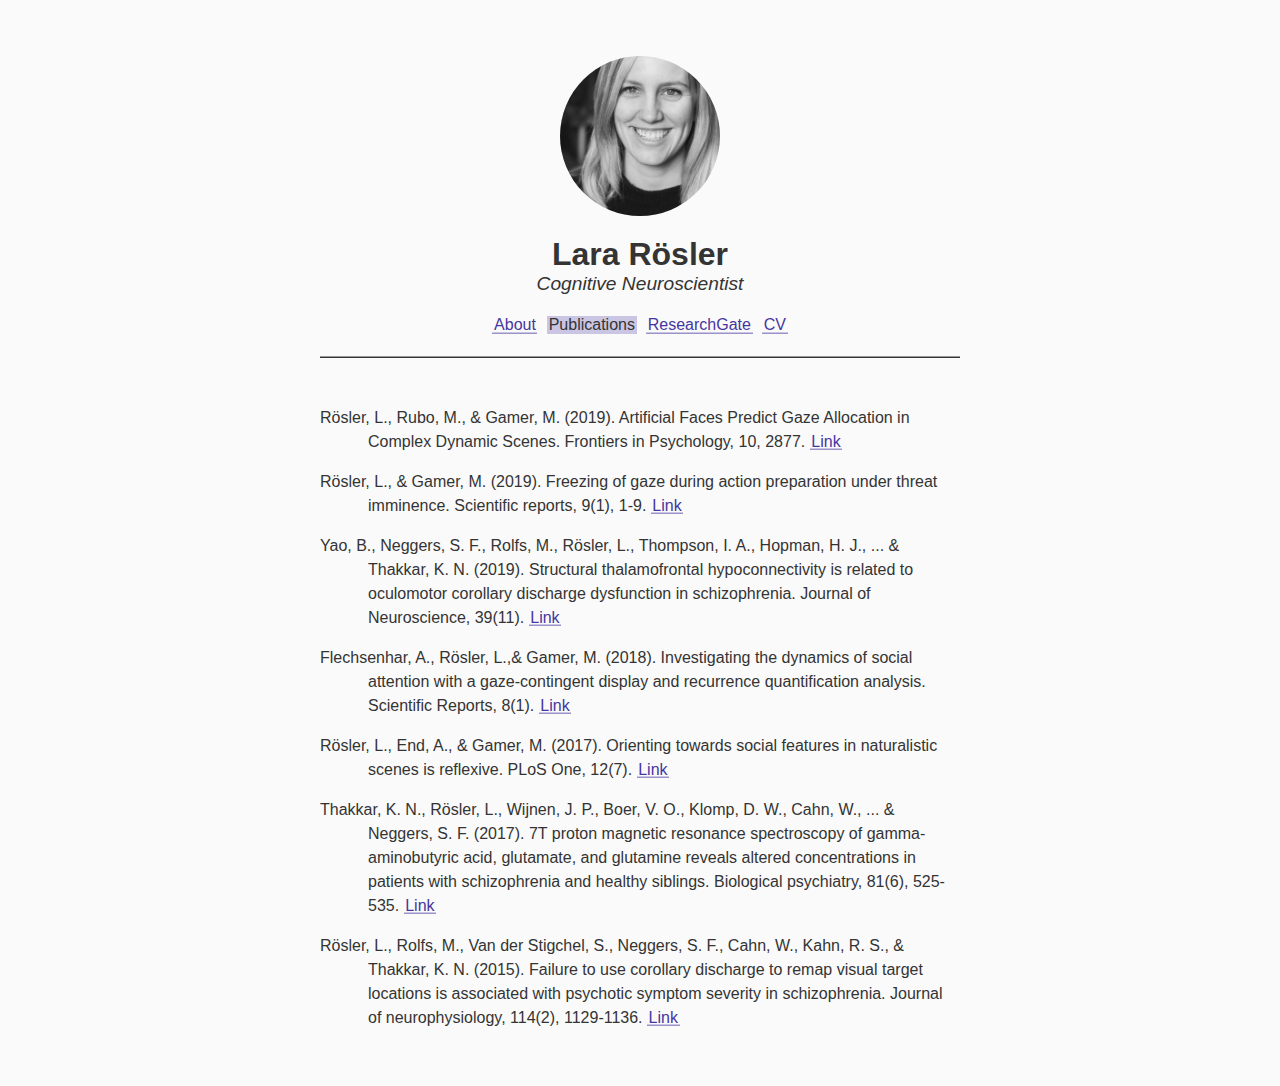
==== publications.html @ 08ba6e56 "Update publications.html" ====
<!DOCTYPE html>
<html>
<head>
    <meta charset="utf-8">
    <meta http-equiv="X-UA-Compatible" content="IE=edge">
    <title>Lara Rösler - Publications</title>
    <meta name="viewport" content="width=device-width, initial-scale=1">
    <link rel="stylesheet" type="text/css" media="screen" href="css/main.css">
    <link rel="icon" href="img/favicon.png">
</head>
<body>
    <img class="portrait" src="img/ik.jpg"></img>
    <br/>
    <div class="title">
        Lara Rösler
    </div>
    <div class="subtitle">
        Cognitive Neuroscientist
    </div>
    <br/>
    <div class="links">
        <a href=".">About</a>
        <a class="selected" href="publications.html">Publications</a>
        <a href="https://www.researchgate.net/profile/Lara_Roesler" target="_blank">ResearchGate</a>
        <a href="files/CV_Lara_Roesler.pdf" target="_blank">CV</a>
    </div>
    <div class="maintext">
        <div class="line"></div>
        <br/>
        <ul class="nopad">
            <li class="indent">
             Rösler, L., Rubo, M., & Gamer, M. (2019). Artificial Faces Predict Gaze Allocation in Complex Dynamic Scenes. Frontiers in Psychology, 10, 2877.
                <a href="https://www.frontiersin.org/articles/10.3389/fpsyg.2019.02877/full">Link</a>
            </li>
            <li class="indent">
              Rösler, L., & Gamer, M. (2019). Freezing of gaze during action preparation under threat imminence. Scientific reports, 9(1), 1-9.
                <a href="https://www.nature.com/articles/s41598-019-53683-4">Link</a>
            </li>
            <li class="indent">
               Yao, B., Neggers, S. F., Rolfs, M., Rösler, L., Thompson, I. A., Hopman, H. J., ... & Thakkar, K. N. (2019). Structural thalamofrontal hypoconnectivity is related to oculomotor corollary discharge dysfunction in schizophrenia. Journal of Neuroscience, 39(11). 
                <a href="https://www.jneurosci.org/content/39/11/2102.abstract">Link</a>
            </li>
            <li class="indent">
                Flechsenhar, A., Rösler, L.,& Gamer, M. (2018). Investigating the dynamics of social attention with a gaze-contingent display and recurrence quantification analysis. Scientific Reports, 8(1).
                <a href="https://www.nature.com/articles/s41598-018-30736-8">Link</a>
            </li>
            <li class="indent">
                Rösler, L., End, A., & Gamer, M. (2017). Orienting towards social features in naturalistic scenes is reflexive. PLoS One, 12(7).
                <a href="https://doi.org/10.1371/journal.pone.0182037">Link</a>
            </li>
            <li class="indent">
                Thakkar, K. N., Rösler, L., Wijnen, J. P., Boer, V. O., Klomp, D. W., Cahn, W., ... & Neggers, S. F. (2017). 7T proton magnetic resonance spectroscopy of gamma-aminobutyric acid, glutamate, and glutamine reveals altered concentrations in patients with schizophrenia and healthy siblings. Biological psychiatry, 81(6), 525-535.
                <a href="https://www.sciencedirect.com/science/article/abs/pii/S0006322316322831">Link</a>
            </li>
            <li class="indent">
                Rösler, L., Rolfs, M., Van der Stigchel, S., Neggers, S. F., Cahn, W., Kahn, R. S., & Thakkar, K. N. (2015). Failure to use corollary discharge to remap visual target locations is associated with psychotic symptom severity in schizophrenia. Journal of neurophysiology, 114(2), 1129-1136.
                <a href="https://journals.physiology.org/doi/full/10.1152/jn.00155.2015">Link</a>
            </li>
        </ul>
    </div> 
</html>
---- css/main.css ----
body {
    /*font-family: Cambria, Cochin, Georgia, Times, 'Times New Roman', serif;*/
    font-family: -apple-system, BlinkMacSystemFont, 'Segoe UI', Roboto, Oxygen, Ubuntu, Cantarell, 'Open Sans', 'Helvetica Neue', sans-serif;
    color: #343434;
    background-color: #FAFAFA;
    padding: 2rem;
    text-align: center;
}

.title {
    font-size: 2rem;
    font-weight: 600;
}

.subtitle {
    font-style: italic;
    font-size: 1.2rem;
    font-weight: 400;
    margin-bottom: 0.2rem;
}

a {
    padding-left: 0.1rem;
    padding-right: 0.1rem;
    color: #4636a1;
    text-decoration: none;
    box-shadow: inset 0 -0.1rem 0 #4636a188;
    transition: box-shadow 0.05s, color 0.2s;
    transition-timing-function: ease-out;
}

.selected, a:hover {
    color: #343434;
    text-decoration: none;
    box-shadow: inset 0 -1.2rem 0 #4636a144;
}

.links {
    margin-left: auto;
    margin-right: auto;
    display: flex;
    flex-direction: row;
    flex-wrap: wrap; 
    justify-content: center;
    max-width: 40rem;
}

.links > a {
    margin-left: 0.3rem;
    margin-right: 0.3rem;
}

.maintext {
    line-height: 150%;
    max-width: 40rem;
    text-align: left;
    margin-left: auto;
    margin-right: auto;
}

.portrait {
    width: 10rem;
    border-radius: 50%;
    border: 3;
    margin: 1rem;
}

.line {
    max-width: 40rem;
    margin-top: 0.5rem;
    margin-bottom: 0.5rem;
    margin-left: auto;
    margin-right: auto;
    height: 1rem;
    box-shadow: inset 0 -0.1rem 0 #343434;
}

.maintext > ul {
    list-style: circle;
}

.indent {
    text-indent: -3rem;
    padding-left: 3rem;
    list-style: none;
    margin-bottom: 1rem;
}

.nopad {
    padding: 0;
}
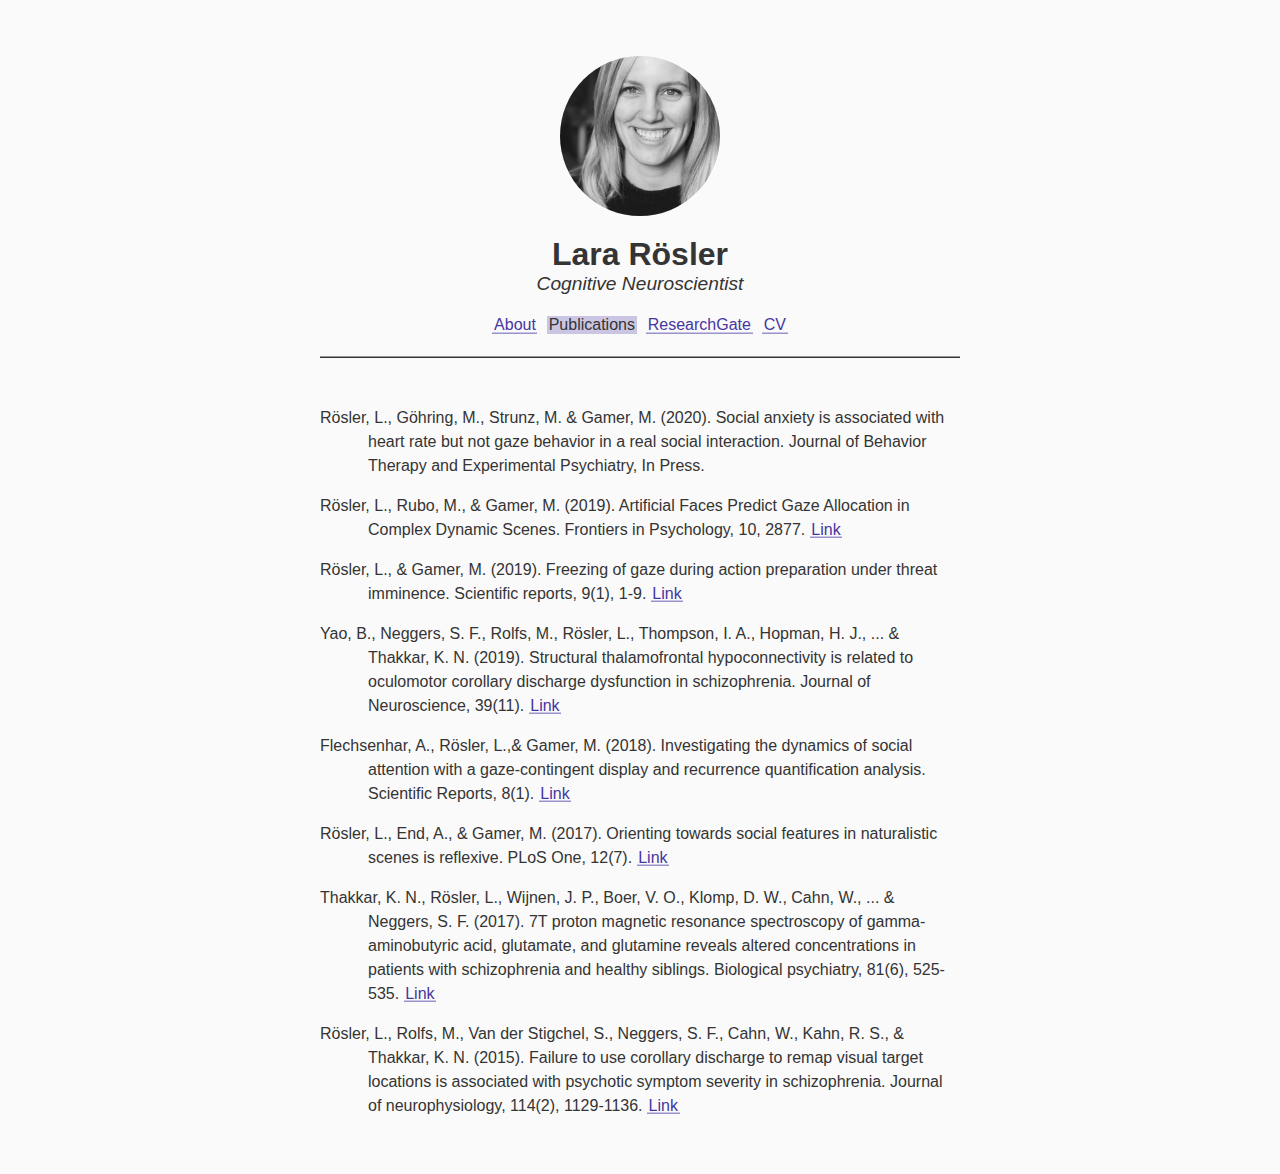
==== commit 97ada9ae: "Update publications.html" ====
--- a/publications.html
+++ b/publications.html
@@ -29,6 +29,9 @@
         <br/>
         <ul class="nopad">
             <li class="indent">
+             Rösler, L., Göhring, M., Strunz, M. & Gamer, M. (2020). Social anxiety is associated with heart rate but not gaze behavior in a real social interaction. Journal of Behavior Therapy and Experimental Psychiatry, In Press.
+            </li>
+            <li class="indent">
              Rösler, L., Rubo, M., & Gamer, M. (2019). Artificial Faces Predict Gaze Allocation in Complex Dynamic Scenes. Frontiers in Psychology, 10, 2877.
                 <a href="https://www.frontiersin.org/articles/10.3389/fpsyg.2019.02877/full">Link</a>
             </li>
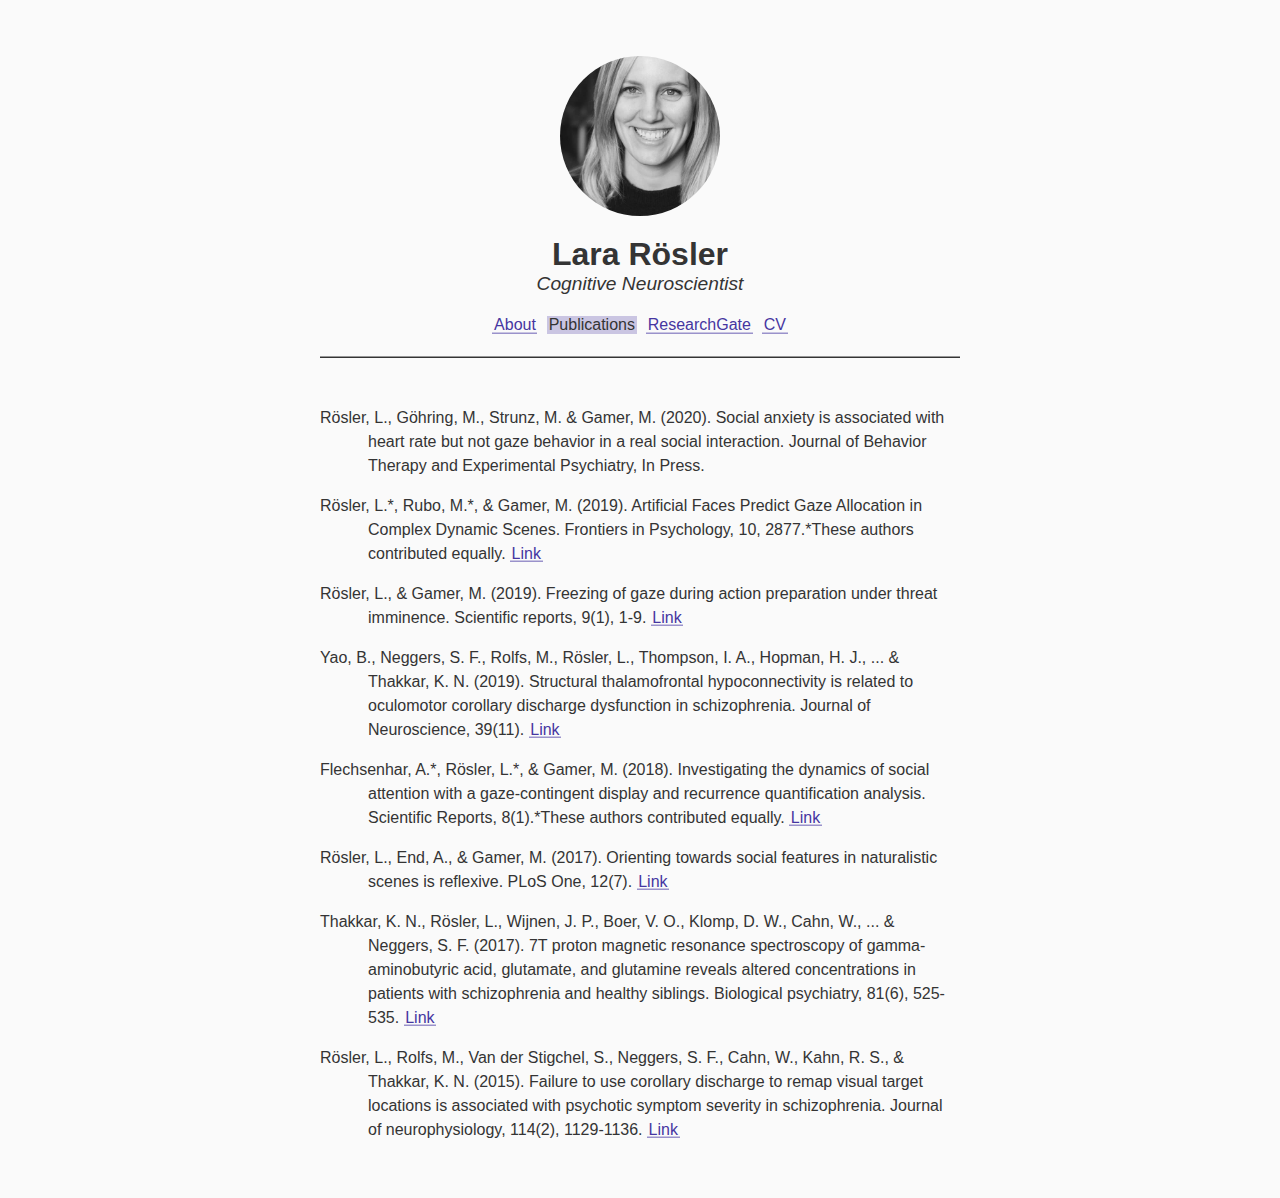
==== commit e560568f: "Update publications.html" ====
--- a/publications.html
+++ b/publications.html
@@ -32,7 +32,7 @@
              Rösler, L., Göhring, M., Strunz, M. & Gamer, M. (2020). Social anxiety is associated with heart rate but not gaze behavior in a real social interaction. Journal of Behavior Therapy and Experimental Psychiatry, In Press.
             </li>
             <li class="indent">
-             Rösler, L., Rubo, M., & Gamer, M. (2019). Artificial Faces Predict Gaze Allocation in Complex Dynamic Scenes. Frontiers in Psychology, 10, 2877.
+             Rösler, L.*, Rubo, M.*, & Gamer, M. (2019). Artificial Faces Predict Gaze Allocation in Complex Dynamic Scenes. Frontiers in Psychology, 10, 2877.*These authors contributed equally.
                 <a href="https://www.frontiersin.org/articles/10.3389/fpsyg.2019.02877/full">Link</a>
             </li>
             <li class="indent">
@@ -44,7 +44,7 @@
                 <a href="https://www.jneurosci.org/content/39/11/2102.abstract">Link</a>
             </li>
             <li class="indent">
-                Flechsenhar, A., Rösler, L.,& Gamer, M. (2018). Investigating the dynamics of social attention with a gaze-contingent display and recurrence quantification analysis. Scientific Reports, 8(1).
+                Flechsenhar, A.*, Rösler, L.*, & Gamer, M. (2018). Investigating the dynamics of social attention with a gaze-contingent display and recurrence quantification analysis. Scientific Reports, 8(1).*These authors contributed equally.
                 <a href="https://www.nature.com/articles/s41598-018-30736-8">Link</a>
             </li>
             <li class="indent">
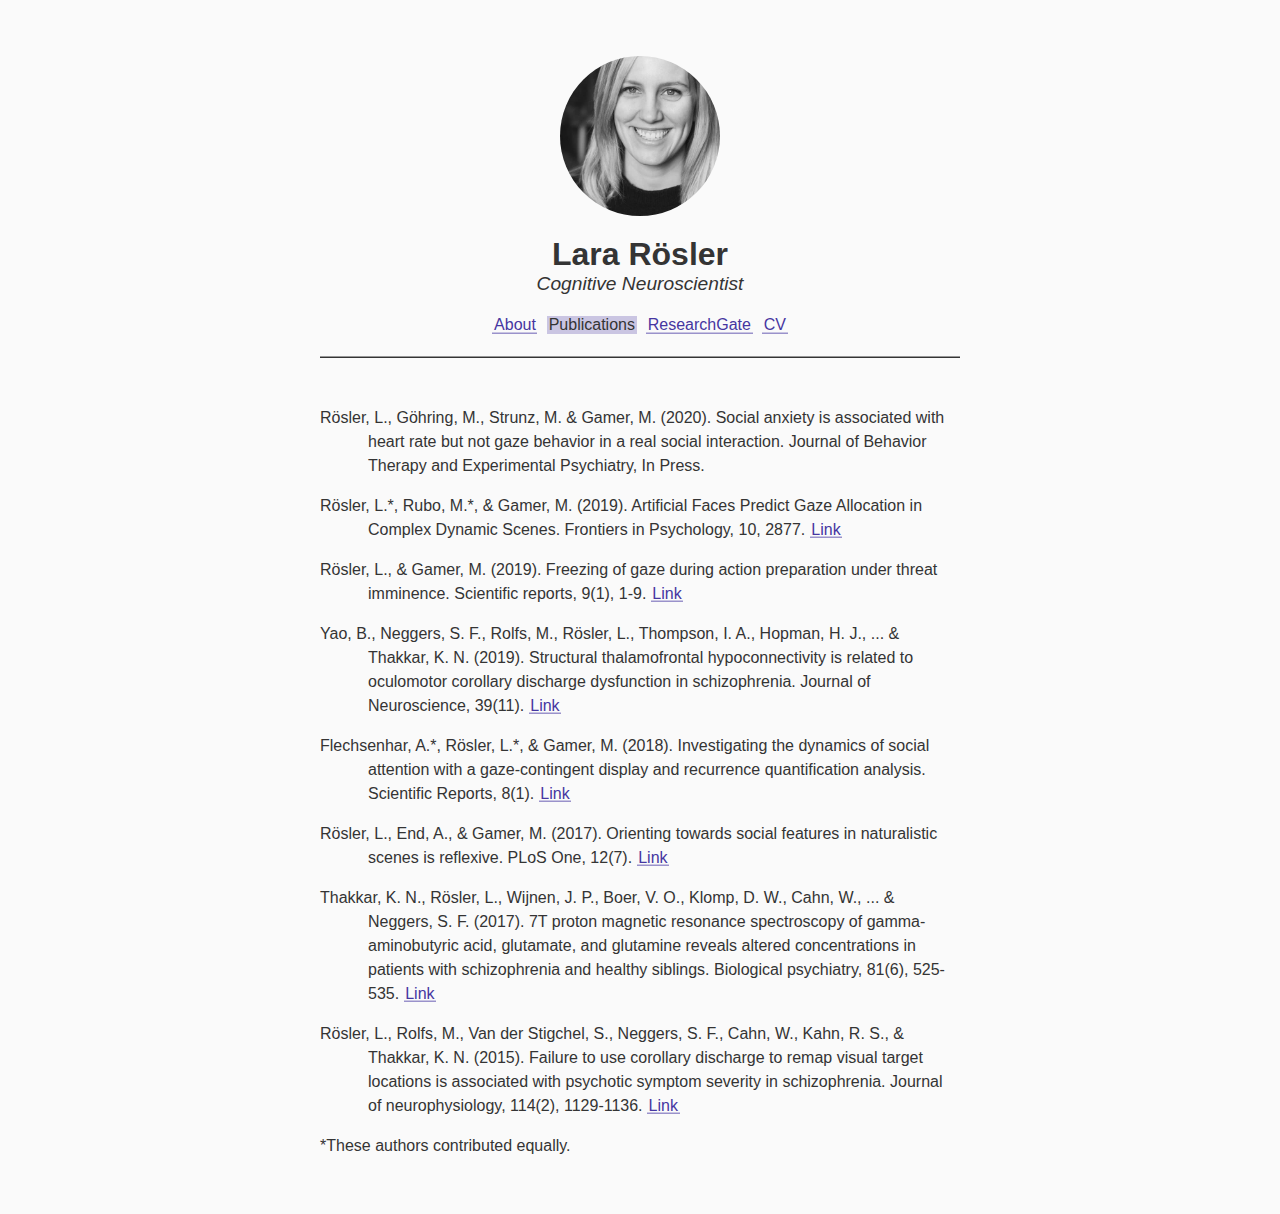
==== commit e5d1ba78: "Update publications.html" ====
--- a/publications.html
+++ b/publications.html
@@ -32,7 +32,7 @@
              Rösler, L., Göhring, M., Strunz, M. & Gamer, M. (2020). Social anxiety is associated with heart rate but not gaze behavior in a real social interaction. Journal of Behavior Therapy and Experimental Psychiatry, In Press.
             </li>
             <li class="indent">
-             Rösler, L.*, Rubo, M.*, & Gamer, M. (2019). Artificial Faces Predict Gaze Allocation in Complex Dynamic Scenes. Frontiers in Psychology, 10, 2877.*These authors contributed equally.
+             Rösler, L.*, Rubo, M.*, & Gamer, M. (2019). Artificial Faces Predict Gaze Allocation in Complex Dynamic Scenes. Frontiers in Psychology, 10, 2877.
                 <a href="https://www.frontiersin.org/articles/10.3389/fpsyg.2019.02877/full">Link</a>
             </li>
             <li class="indent">
@@ -44,7 +44,7 @@
                 <a href="https://www.jneurosci.org/content/39/11/2102.abstract">Link</a>
             </li>
             <li class="indent">
-                Flechsenhar, A.*, Rösler, L.*, & Gamer, M. (2018). Investigating the dynamics of social attention with a gaze-contingent display and recurrence quantification analysis. Scientific Reports, 8(1).*These authors contributed equally.
+                Flechsenhar, A.*, Rösler, L.*, & Gamer, M. (2018). Investigating the dynamics of social attention with a gaze-contingent display and recurrence quantification analysis. Scientific Reports, 8(1).
                 <a href="https://www.nature.com/articles/s41598-018-30736-8">Link</a>
             </li>
             <li class="indent">
@@ -59,6 +59,9 @@
                 Rösler, L., Rolfs, M., Van der Stigchel, S., Neggers, S. F., Cahn, W., Kahn, R. S., & Thakkar, K. N. (2015). Failure to use corollary discharge to remap visual target locations is associated with psychotic symptom severity in schizophrenia. Journal of neurophysiology, 114(2), 1129-1136.
                 <a href="https://journals.physiology.org/doi/full/10.1152/jn.00155.2015">Link</a>
             </li>
+            <li class="indent">
+            *These authors contributed equally.
+            </li>    
         </ul>
     </div> 
 </html>
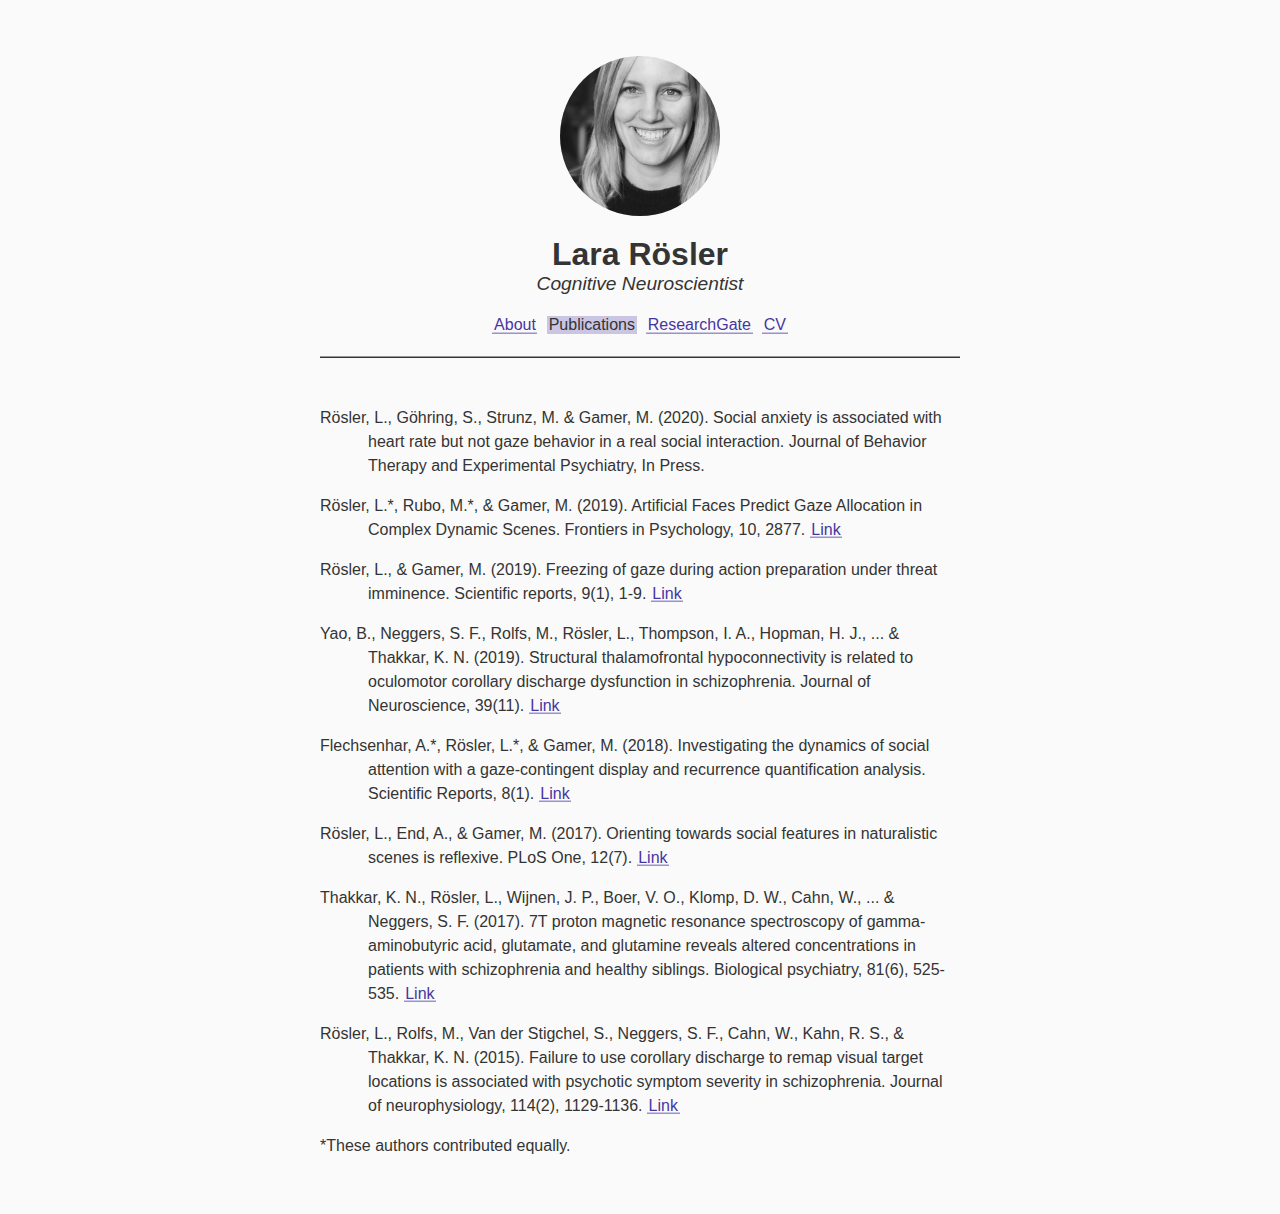
==== commit 1b36921a: "Update publications.html" ====
--- a/publications.html
+++ b/publications.html
@@ -29,7 +29,7 @@
         <br/>
         <ul class="nopad">
             <li class="indent">
-             Rösler, L., Göhring, M., Strunz, M. & Gamer, M. (2020). Social anxiety is associated with heart rate but not gaze behavior in a real social interaction. Journal of Behavior Therapy and Experimental Psychiatry, In Press.
+             Rösler, L., Göhring, S., Strunz, M. & Gamer, M. (2020). Social anxiety is associated with heart rate but not gaze behavior in a real social interaction. Journal of Behavior Therapy and Experimental Psychiatry, In Press.
             </li>
             <li class="indent">
              Rösler, L.*, Rubo, M.*, & Gamer, M. (2019). Artificial Faces Predict Gaze Allocation in Complex Dynamic Scenes. Frontiers in Psychology, 10, 2877.
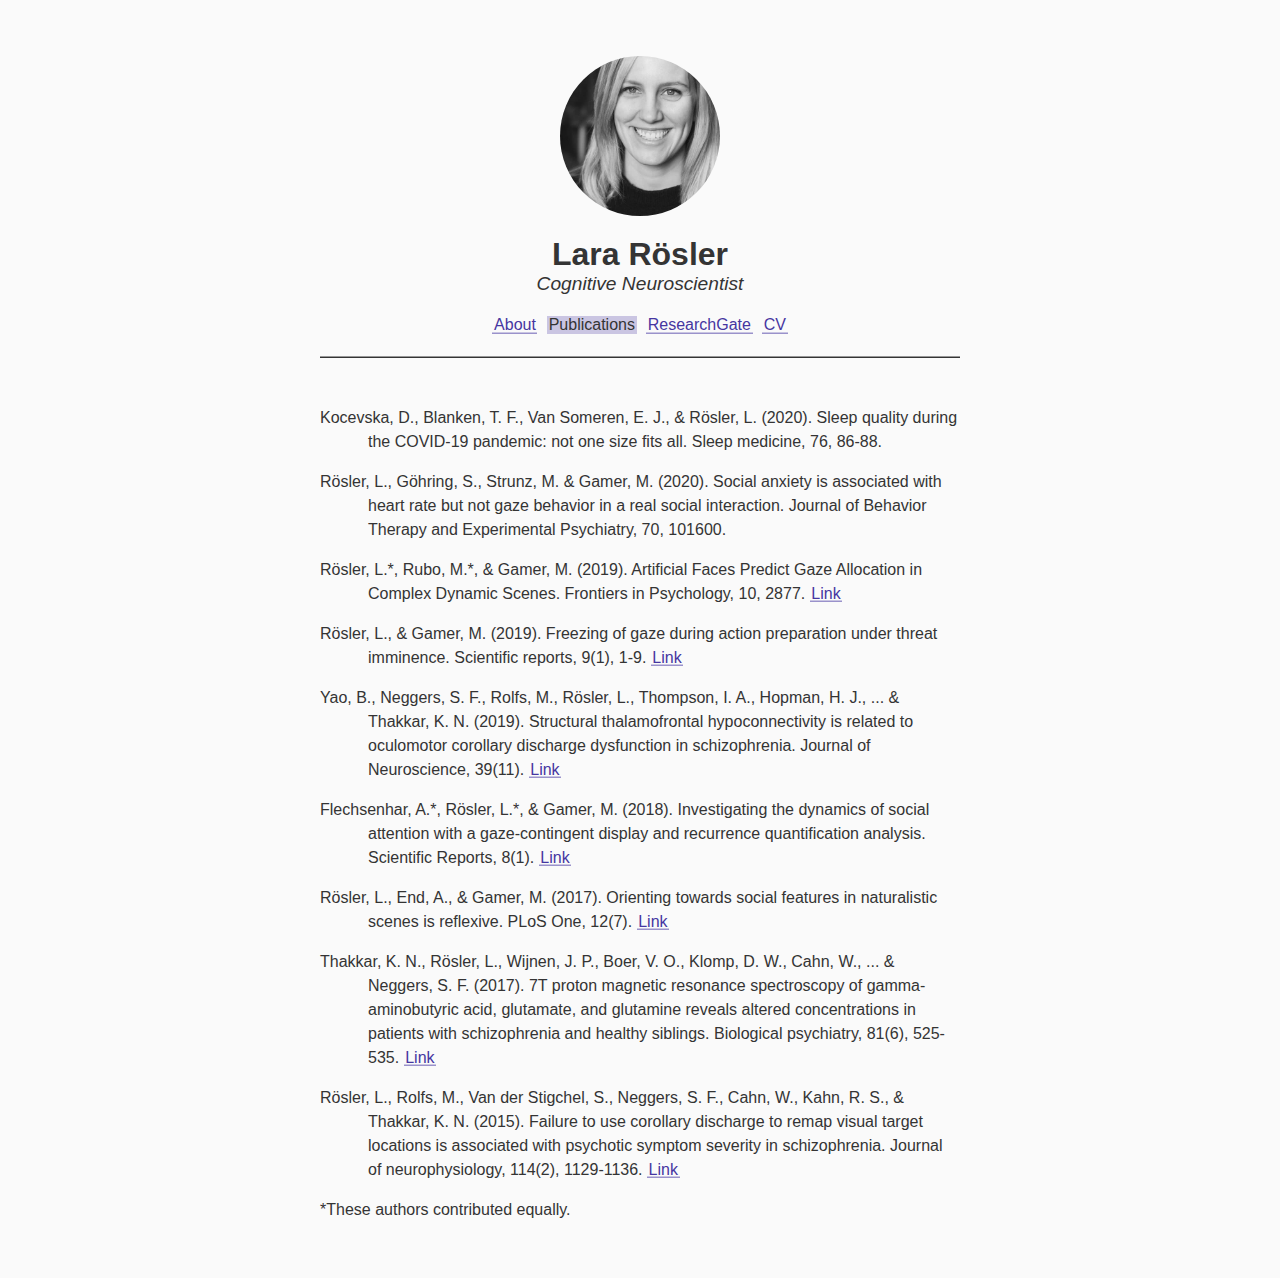
==== commit c9fe0773: "Update publications.html" ====
--- a/publications.html
+++ b/publications.html
@@ -29,7 +29,11 @@
         <br/>
         <ul class="nopad">
             <li class="indent">
-             Rösler, L., Göhring, S., Strunz, M. & Gamer, M. (2020). Social anxiety is associated with heart rate but not gaze behavior in a real social interaction. Journal of Behavior Therapy and Experimental Psychiatry, In Press.
+            Kocevska, D., Blanken, T. F., Van Someren, E. J., & Rösler, L. (2020). Sleep quality during the COVID-19 pandemic: not one size fits all. Sleep medicine, 76, 86-88.
+            </li>
+            <li class="indent">
+            <li class="indent">
+             Rösler, L., Göhring, S., Strunz, M. & Gamer, M. (2020). Social anxiety is associated with heart rate but not gaze behavior in a real social interaction. Journal of Behavior Therapy and Experimental Psychiatry,  70, 101600.
             </li>
             <li class="indent">
              Rösler, L.*, Rubo, M.*, & Gamer, M. (2019). Artificial Faces Predict Gaze Allocation in Complex Dynamic Scenes. Frontiers in Psychology, 10, 2877.
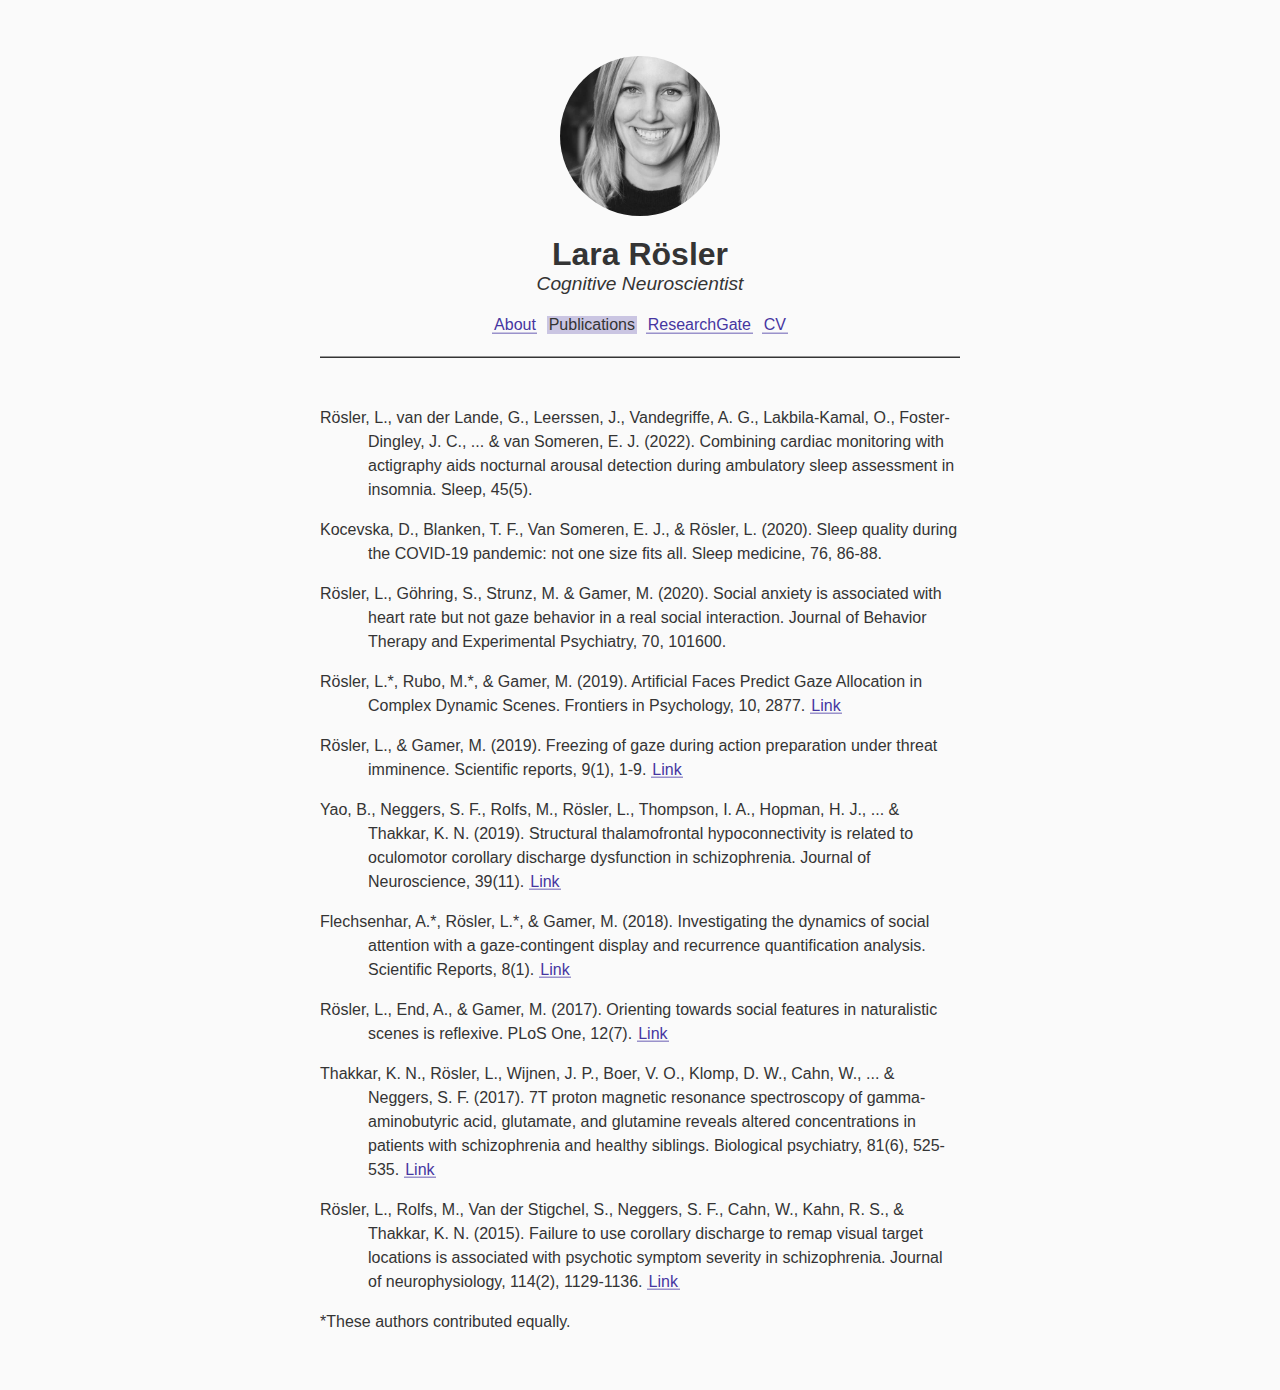
==== commit 1fc2c1d4: "Update publications.html" ====
--- a/publications.html
+++ b/publications.html
@@ -28,6 +28,9 @@
         <div class="line"></div>
         <br/>
         <ul class="nopad">
+             <li class="indent">
+            Rösler, L., van der Lande, G., Leerssen, J., Vandegriffe, A. G., Lakbila-Kamal, O., Foster-Dingley, J. C., ... & van Someren, E. J. (2022). Combining cardiac monitoring with actigraphy aids nocturnal arousal detection during ambulatory sleep assessment in insomnia. Sleep, 45(5). 
+            </li>
             <li class="indent">
             Kocevska, D., Blanken, T. F., Van Someren, E. J., & Rösler, L. (2020). Sleep quality during the COVID-19 pandemic: not one size fits all. Sleep medicine, 76, 86-88.
             </li>
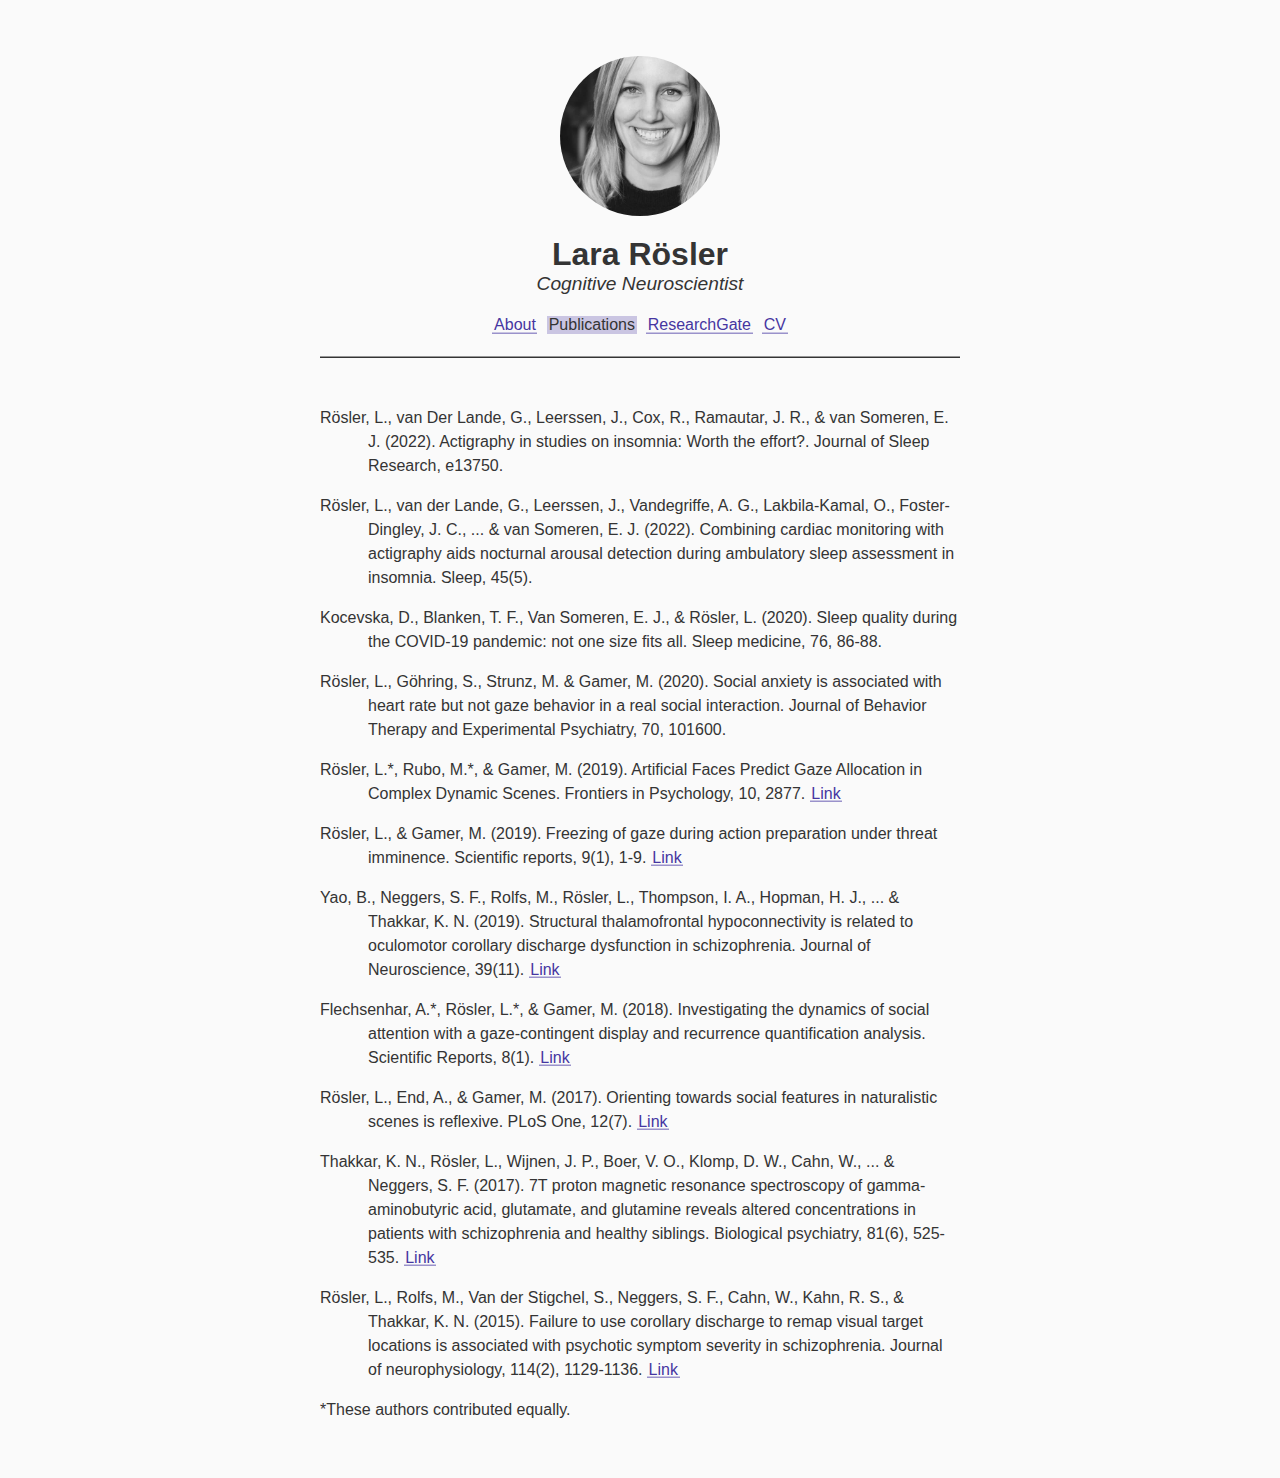
==== commit e9af88e8: "Update publications.html" ====
--- a/publications.html
+++ b/publications.html
@@ -28,6 +28,9 @@
         <div class="line"></div>
         <br/>
         <ul class="nopad">
+            <li class="indent">
+            Rösler, L., van Der Lande, G., Leerssen, J., Cox, R., Ramautar, J. R., & van Someren, E. J. (2022). Actigraphy in studies on insomnia: Worth the effort?. Journal of Sleep Research, e13750.
+            </li>
              <li class="indent">
             Rösler, L., van der Lande, G., Leerssen, J., Vandegriffe, A. G., Lakbila-Kamal, O., Foster-Dingley, J. C., ... & van Someren, E. J. (2022). Combining cardiac monitoring with actigraphy aids nocturnal arousal detection during ambulatory sleep assessment in insomnia. Sleep, 45(5). 
             </li>
